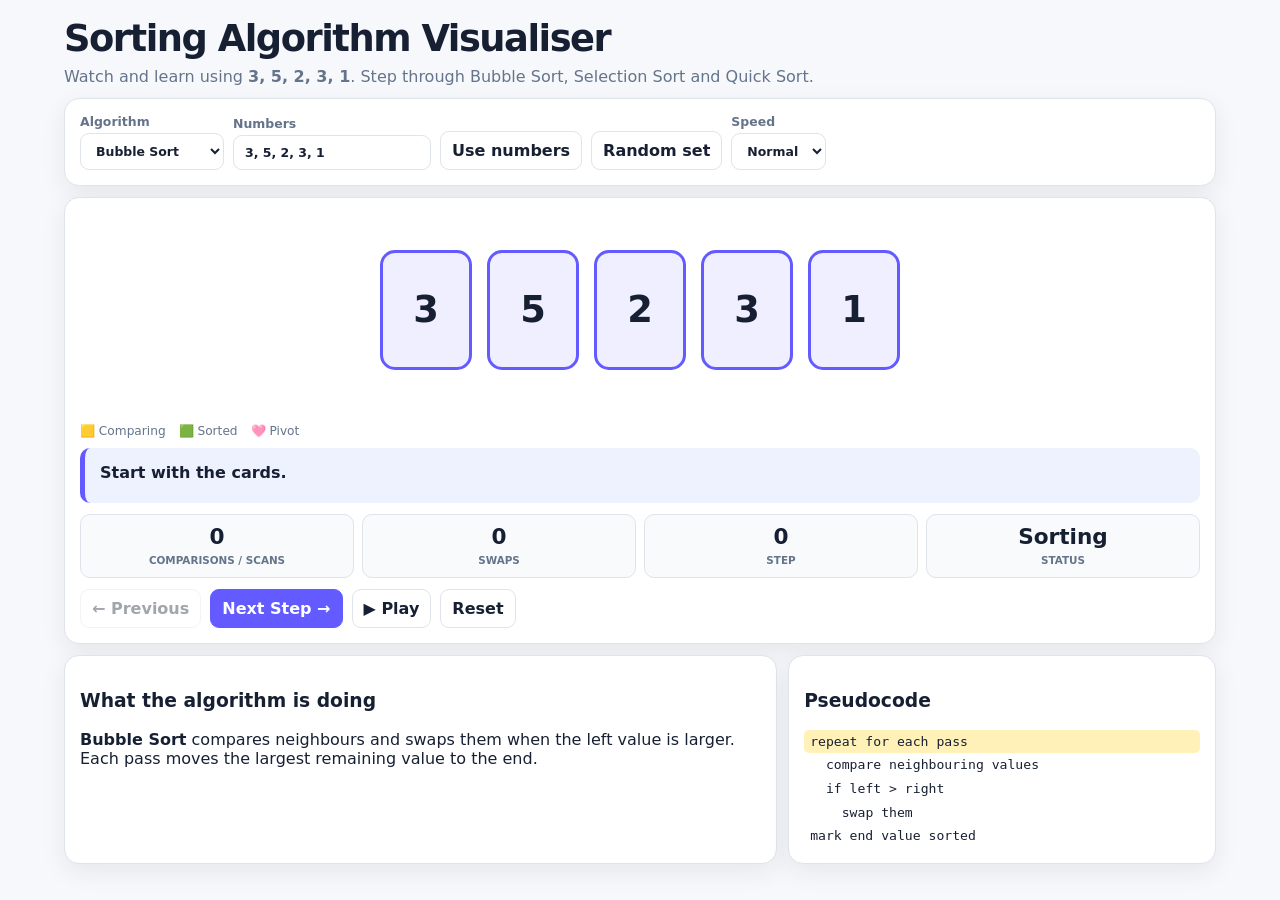
==== 01_watch_and_learn.html @ 4cd0dbfb "Add files via upload" ====
<!doctype html><html lang="en"><head><meta charset="utf-8"><meta name="viewport" content="width=device-width,initial-scale=1"><title>Sorting Visualiser — Watch & Learn</title><style>
:root{--ink:#172033;--muted:#64748b;--paper:#f7f8fb;--panel:#fff;--accent:#635bff;--warn:#f59e0b;--good:#16a34a;--bad:#dc2626;--pivot:#db2777;--border:#dfe3eb}
*{box-sizing:border-box}html,body{margin:0;min-height:100%;font-family:Inter,system-ui,-apple-system,Segoe UI,Arial,sans-serif;background:var(--paper);color:var(--ink)}
header,main{max-width:1180px;margin:auto}header{padding:17px 14px 10px}main{padding:0 14px 18px}
h1{margin:0 0 5px;font-size:clamp(1.5rem,3vw,2.3rem);letter-spacing:-.04em}.sub,.small{color:var(--muted);line-height:1.45}
.panel{background:#fff;border:1px solid var(--border);border-radius:15px;padding:15px;margin-bottom:11px;box-shadow:0 8px 24px rgba(23,32,51,.08)}
.controls{display:flex;gap:9px;flex-wrap:wrap;align-items:end}label{display:grid;gap:4px;font-size:.78rem;font-weight:800;color:var(--muted)}
select,input,button{font:inherit;border:1px solid var(--border);border-radius:9px;padding:9px 11px;background:#fff;color:var(--ink)}
button{cursor:pointer;font-weight:750}.primary{background:var(--accent);color:#fff;border-color:var(--accent)}button:disabled{opacity:.4}
.board{min-height:205px;display:flex;justify-content:center;align-items:center;gap:15px;flex-wrap:wrap;padding:28px 8px 40px}
.card{width:92px;height:120px;border:3px solid var(--accent);border-radius:15px;background:#f0efff;display:grid;place-items:center;font-size:2.3rem;font-weight:900;position:relative;user-select:none;transition:.2s}
.drag .card{cursor:grab}.card.dragging{opacity:.5;transform:scale(.94)}.card.over{outline:4px dashed #94a3b8;outline-offset:4px}
.card.compare,.card.focus{transform:translateY(-10px);background:#fff4d6;border-color:var(--warn)}.card.sorted{background:#e7f7ec;border-color:var(--good)}.card.pivot{background:#fce7f3;border-color:var(--pivot)}
.card.bad{background:#fee2e2;border-color:var(--bad);animation:shake .38s}.tag{position:absolute;bottom:-27px;font-size:.65rem;color:var(--muted);font-weight:850;white-space:nowrap}
@keyframes shake{0%,100%{transform:translateX(0)}25%{transform:translateX(-10px)}75%{transform:translateX(10px)}}
.msg,.explain{min-height:55px;padding:13px 15px;border-radius:10px;background:#eef2ff;border-left:5px solid var(--accent);font-weight:700;line-height:1.45}.msg.error{background:#fef2f2;border-color:var(--bad);color:#991b1b}.msg.ok{background:#f0fdf4;border-color:var(--good);color:#166534}
.stats{display:grid;grid-template-columns:repeat(4,1fr);gap:8px;margin-top:11px}.stat{text-align:center;padding:9px;border:1px solid var(--border);border-radius:10px;background:#f8fafc}.stat b{display:block;font-size:1.35rem}.stat span{font-size:.65rem;color:var(--muted);font-weight:800;text-transform:uppercase}
.grid{display:grid;grid-template-columns:1.25fr .75fr;gap:11px}pre{white-space:pre-wrap;margin:0;font:.82rem/1.5 ui-monospace,SFMono-Regular,Consolas,monospace}.line{padding:2px 6px;border-radius:5px}.line.active{background:#fff1b8}
.legend{display:flex;gap:13px;flex-wrap:wrap;font-size:.76rem;color:var(--muted);margin:6px 0 10px}.dot{display:inline-block;width:10px;height:10px;border-radius:3px;margin-right:4px}
.progress{height:10px;background:#e5e7eb;border-radius:99px;overflow:hidden}.progress>div{height:100%;background:var(--accent);transition:.2s}
@media(max-width:760px){.grid{grid-template-columns:1fr}.card{width:61px;height:86px;font-size:1.65rem}.stats{grid-template-columns:repeat(2,1fr)}.board{gap:8px;min-height:165px}}
</style></head>
<body><header><h1>Sorting Algorithm Visualiser</h1><div class="sub">Watch and learn using <b>3, 5, 2, 3, 1</b>. Step through Bubble Sort, Selection Sort and Quick Sort.</div></header><main>
<section class="panel"><div class="controls"><label>Algorithm<select id="algo"><option value="bubble">Bubble Sort</option><option value="selection">Selection Sort</option><option value="quick">Quick Sort</option></select></label><label>Numbers<input id="numbers" value="3, 5, 2, 3, 1"></label><button id="apply">Use numbers</button><button id="random">Random set</button><label>Speed<select id="speed"><option value="1100">Slow</option><option value="650" selected>Normal</option><option value="300">Fast</option></select></label></div></section>
<section class="panel"><div id="board" class="board"></div><div class="legend"><span>🟨 Comparing</span><span>🟩 Sorted</span><span>🩷 Pivot</span></div><div id="explain" class="explain"></div>
<div class="stats"><div class="stat"><b id="comparisons">0</b><span>Comparisons / scans</span></div><div class="stat"><b id="swaps">0</b><span>Swaps</span></div><div class="stat"><b id="step">0</b><span>Step</span></div><div class="stat"><b id="status">Ready</b><span>Status</span></div></div>
<div class="controls" style="margin-top:11px"><button id="prev">← Previous</button><button id="next" class="primary">Next Step →</button><button id="play">▶ Play</button><button id="reset">Reset</button></div></section>
<section class="grid"><div class="panel"><h3>What the algorithm is doing</h3><div id="concept"></div></div><div class="panel"><h3>Pseudocode</h3><pre id="pseudo"></pre></div></section></main>
<script>
const $=x=>document.getElementById(x);let states=[],pos=0,timer=null;
const info={bubble:{concept:"<p><b>Bubble Sort</b> compares neighbours and swaps them when the left value is larger. Each pass moves the largest remaining value to the end.</p>",pseudo:["repeat for each pass","  compare neighbouring values","  if left > right","    swap them","mark end value sorted"]},selection:{concept:"<p><b>Selection Sort</b> scans the unsorted cards for the smallest value, then swaps it into the first unsorted position.</p>",pseudo:["for each unsorted position","  find smallest remaining value","  swap it into place","grow sorted section"]},quick:{concept:"<p><b>Quick Sort</b> uses the last value of each partition as the pivot, partitions the values, then repeats on the smaller partitions.</p>",pseudo:["choose pivot","compare values with pivot","move values ≤ pivot left","put pivot in final position","quicksort partitions"]}};
function S(a,t,c,w,cmp=[],sorted=[],pivot=null,line=0,status="Sorting"){return{a:[...a],t,c,w,cmp:[...cmp],sorted:[...sorted],pivot,line,status}}
function bubble(v){let a=[...v],s=[S(a,"Start with the cards.",0,0)],c=0,w=0,d=[];for(let e=a.length-1;e>0;e--){let ch=false;for(let i=0;i<e;i++){c++;s.push(S(a,`Compare ${a[i]} and ${a[i+1]}.`,c,w,[i,i+1],d,null,1));if(a[i]>a[i+1]){let x=a[i],y=a[i+1];[a[i],a[i+1]]=[a[i+1],a[i]];w++;ch=true;s.push(S(a,`${x} > ${y}, so swap.`,c,w,[i,i+1],d,null,3))}}d.push(e);if(!ch)break}d=[...a.keys()];s.push(S(a,"Finished.",c,w,[],d,null,0,"Done"));return s}
function selection(v){let a=[...v],s=[S(a,"Start by finding the smallest unsorted value.",0,0)],c=0,w=0,d=[];for(let i=0;i<a.length-1;i++){let m=i;for(let j=i+1;j<a.length;j++){c++;s.push(S(a,`Compare ${a[j]} with current smallest ${a[m]}.`,c,w,[m,j],d,null,1));if(a[j]<a[m])m=j}if(m!==i){let x=a[i],y=a[m];[a[i],a[m]]=[a[m],a[i]];w++;s.push(S(a,`Swap ${y} with ${x}.`,c,w,[i,m],d,null,2))}d.push(i)}d.push(a.length-1);s.push(S(a,"Finished.",c,w,[],d,null,0,"Done"));return s}
function quick(v){let a=[...v],s=[S(a,"Start Quick Sort.",0,0)],c=0,w=0,d=new Set();function q(lo,hi){if(lo>=hi){if(lo===hi)d.add(lo);return}let pv=a[hi],st=lo;s.push(S(a,`Choose ${pv} as pivot.`,c,w,[],[...d],hi,0));for(let j=lo;j<hi;j++){c++;s.push(S(a,`Compare ${a[j]} with pivot ${pv}.`,c,w,[j],[...d],hi,1));if(a[j]<=pv){if(j!==st){[a[j],a[st]]=[a[st],a[j]];w++;s.push(S(a,"Move value into left partition.",c,w,[j,st],[...d],hi,2))}st++}}if(st!==hi){[a[st],a[hi]]=[a[hi],a[st]];w++;s.push(S(a,`Put pivot ${pv} in final position.`,c,w,[st,hi],[...d],st,3))}d.add(st);q(lo,st-1);q(st+1,hi)}q(0,a.length-1);[...a.keys()].forEach(i=>d.add(i));s.push(S(a,"Finished.",c,w,[],[...d],null,0,"Done"));return s}
function renderPseudo(ls,n){$("pseudo").innerHTML=ls.map((x,i)=>`<div class="line ${i===n?"active":""}">${x.replaceAll("<","&lt;").replaceAll(">","&gt;")}</div>`).join("")}
function render(){let x=states[pos];$("board").innerHTML=x.a.map((v,i)=>`<div class="card ${x.sorted.includes(i)?"sorted ":""}${x.cmp.includes(i)?"compare ":""}${x.pivot===i?"pivot":""}">${v}<span class="tag">${x.pivot===i?"PIVOT":x.sorted.includes(i)?"SORTED":x.cmp.includes(i)?"CHECK":""}</span></div>`).join("");$("explain").textContent=x.t;$("comparisons").textContent=x.c;$("swaps").textContent=x.w;$("step").textContent=pos;$("status").textContent=x.status;renderPseudo(info[$("algo").value].pseudo,x.line);$("prev").disabled=pos===0;$("next").disabled=pos===states.length-1}
function stop(){if(timer){clearInterval(timer);timer=null;$("play").textContent="▶ Play"}}
function build(){stop();let v=$("numbers").value.split(",").map(x=>+x.trim()).filter(Number.isFinite);if(v.length<2||v.length>10)return alert("Enter 2–10 numbers.");let a=$("algo").value;states=a==="bubble"?bubble(v):a==="selection"?selection(v):quick(v);pos=0;$("concept").innerHTML=info[a].concept;render()}
$("next").onclick=()=>{stop();if(pos<states.length-1){pos++;render()}};$("prev").onclick=()=>{stop();if(pos>0){pos--;render()}};$("reset").onclick=()=>{stop();pos=0;render()};$("play").onclick=()=>{if(timer)return stop();if(pos===states.length-1)pos=0;$("play").textContent="⏸ Pause";timer=setInterval(()=>{if(pos<states.length-1){pos++;render()}else stop()},+$("speed").value)};$("apply").onclick=build;$("algo").onchange=build;$("random").onclick=()=>{$("numbers").value=Array.from({length:5},()=>1+Math.floor(Math.random()*9)).join(", ");build()};build();
</script></body></html>
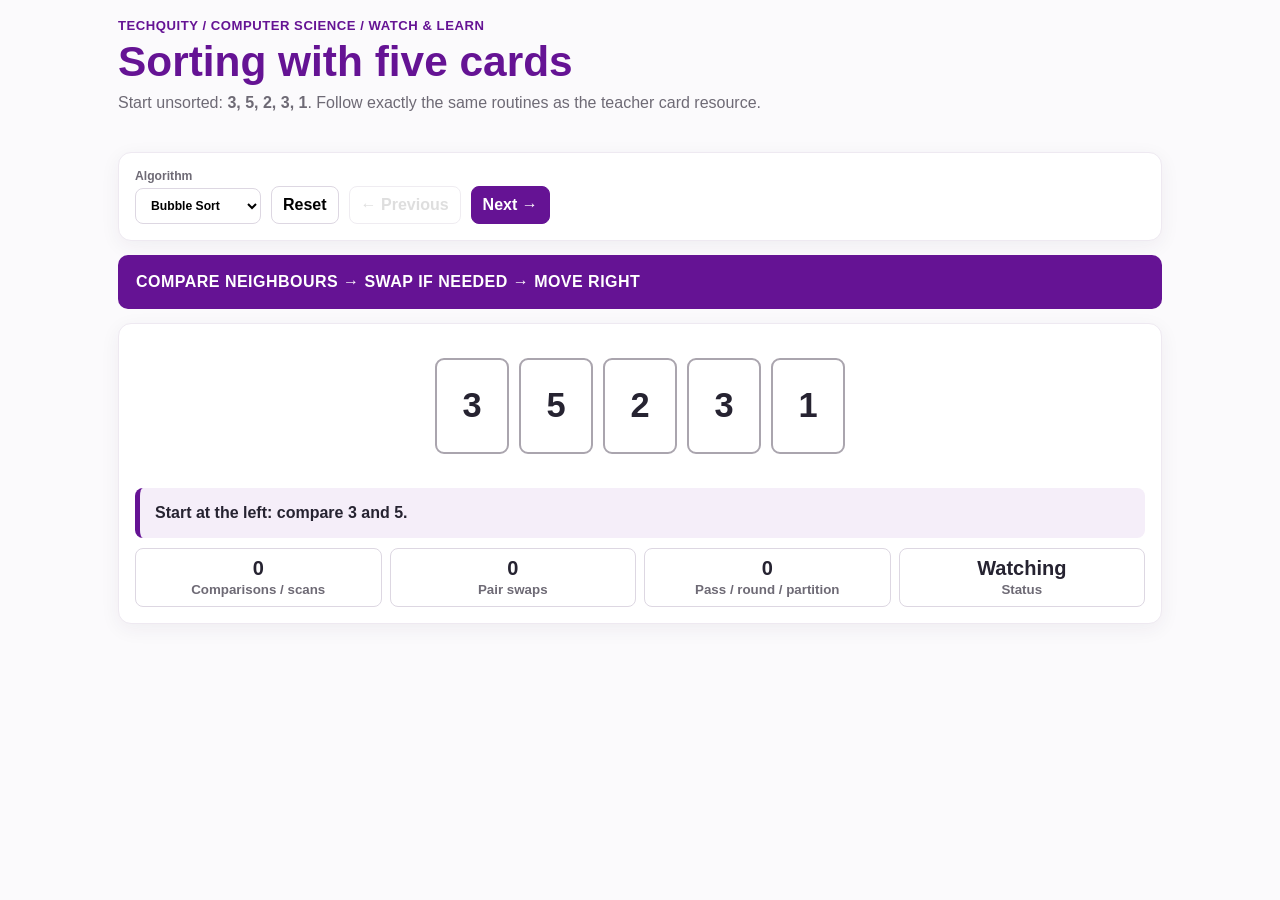
==== commit fd518d71: "Add files via upload" ====
--- a/01_watch_and_learn.html
+++ b/01_watch_and_learn.html
@@ -1,41 +1,36 @@
-<!doctype html><html lang="en"><head><meta charset="utf-8"><meta name="viewport" content="width=device-width,initial-scale=1"><title>Sorting Visualiser — Watch & Learn</title><style>
-:root{--ink:#172033;--muted:#64748b;--paper:#f7f8fb;--panel:#fff;--accent:#635bff;--warn:#f59e0b;--good:#16a34a;--bad:#dc2626;--pivot:#db2777;--border:#dfe3eb}
-*{box-sizing:border-box}html,body{margin:0;min-height:100%;font-family:Inter,system-ui,-apple-system,Segoe UI,Arial,sans-serif;background:var(--paper);color:var(--ink)}
-header,main{max-width:1180px;margin:auto}header{padding:17px 14px 10px}main{padding:0 14px 18px}
-h1{margin:0 0 5px;font-size:clamp(1.5rem,3vw,2.3rem);letter-spacing:-.04em}.sub,.small{color:var(--muted);line-height:1.45}
-.panel{background:#fff;border:1px solid var(--border);border-radius:15px;padding:15px;margin-bottom:11px;box-shadow:0 8px 24px rgba(23,32,51,.08)}
-.controls{display:flex;gap:9px;flex-wrap:wrap;align-items:end}label{display:grid;gap:4px;font-size:.78rem;font-weight:800;color:var(--muted)}
-select,input,button{font:inherit;border:1px solid var(--border);border-radius:9px;padding:9px 11px;background:#fff;color:var(--ink)}
-button{cursor:pointer;font-weight:750}.primary{background:var(--accent);color:#fff;border-color:var(--accent)}button:disabled{opacity:.4}
-.board{min-height:205px;display:flex;justify-content:center;align-items:center;gap:15px;flex-wrap:wrap;padding:28px 8px 40px}
-.card{width:92px;height:120px;border:3px solid var(--accent);border-radius:15px;background:#f0efff;display:grid;place-items:center;font-size:2.3rem;font-weight:900;position:relative;user-select:none;transition:.2s}
-.drag .card{cursor:grab}.card.dragging{opacity:.5;transform:scale(.94)}.card.over{outline:4px dashed #94a3b8;outline-offset:4px}
-.card.compare,.card.focus{transform:translateY(-10px);background:#fff4d6;border-color:var(--warn)}.card.sorted{background:#e7f7ec;border-color:var(--good)}.card.pivot{background:#fce7f3;border-color:var(--pivot)}
-.card.bad{background:#fee2e2;border-color:var(--bad);animation:shake .38s}.tag{position:absolute;bottom:-27px;font-size:.65rem;color:var(--muted);font-weight:850;white-space:nowrap}
-@keyframes shake{0%,100%{transform:translateX(0)}25%{transform:translateX(-10px)}75%{transform:translateX(10px)}}
-.msg,.explain{min-height:55px;padding:13px 15px;border-radius:10px;background:#eef2ff;border-left:5px solid var(--accent);font-weight:700;line-height:1.45}.msg.error{background:#fef2f2;border-color:var(--bad);color:#991b1b}.msg.ok{background:#f0fdf4;border-color:var(--good);color:#166534}
-.stats{display:grid;grid-template-columns:repeat(4,1fr);gap:8px;margin-top:11px}.stat{text-align:center;padding:9px;border:1px solid var(--border);border-radius:10px;background:#f8fafc}.stat b{display:block;font-size:1.35rem}.stat span{font-size:.65rem;color:var(--muted);font-weight:800;text-transform:uppercase}
-.grid{display:grid;grid-template-columns:1.25fr .75fr;gap:11px}pre{white-space:pre-wrap;margin:0;font:.82rem/1.5 ui-monospace,SFMono-Regular,Consolas,monospace}.line{padding:2px 6px;border-radius:5px}.line.active{background:#fff1b8}
-.legend{display:flex;gap:13px;flex-wrap:wrap;font-size:.76rem;color:var(--muted);margin:6px 0 10px}.dot{display:inline-block;width:10px;height:10px;border-radius:3px;margin-right:4px}
-.progress{height:10px;background:#e5e7eb;border-radius:99px;overflow:hidden}.progress>div{height:100%;background:var(--accent);transition:.2s}
-@media(max-width:760px){.grid{grid-template-columns:1fr}.card{width:61px;height:86px;font-size:1.65rem}.stats{grid-template-columns:repeat(2,1fr)}.board{gap:8px;min-height:165px}}
-</style></head>
-<body><header><h1>Sorting Algorithm Visualiser</h1><div class="sub">Watch and learn using <b>3, 5, 2, 3, 1</b>. Step through Bubble Sort, Selection Sort and Quick Sort.</div></header><main>
-<section class="panel"><div class="controls"><label>Algorithm<select id="algo"><option value="bubble">Bubble Sort</option><option value="selection">Selection Sort</option><option value="quick">Quick Sort</option></select></label><label>Numbers<input id="numbers" value="3, 5, 2, 3, 1"></label><button id="apply">Use numbers</button><button id="random">Random set</button><label>Speed<select id="speed"><option value="1100">Slow</option><option value="650" selected>Normal</option><option value="300">Fast</option></select></label></div></section>
-<section class="panel"><div id="board" class="board"></div><div class="legend"><span>🟨 Comparing</span><span>🟩 Sorted</span><span>🩷 Pivot</span></div><div id="explain" class="explain"></div>
-<div class="stats"><div class="stat"><b id="comparisons">0</b><span>Comparisons / scans</span></div><div class="stat"><b id="swaps">0</b><span>Swaps</span></div><div class="stat"><b id="step">0</b><span>Step</span></div><div class="stat"><b id="status">Ready</b><span>Status</span></div></div>
-<div class="controls" style="margin-top:11px"><button id="prev">← Previous</button><button id="next" class="primary">Next Step →</button><button id="play">▶ Play</button><button id="reset">Reset</button></div></section>
-<section class="grid"><div class="panel"><h3>What the algorithm is doing</h3><div id="concept"></div></div><div class="panel"><h3>Pseudocode</h3><pre id="pseudo"></pre></div></section></main>
-<script>
-const $=x=>document.getElementById(x);let states=[],pos=0,timer=null;
-const info={bubble:{concept:"<p><b>Bubble Sort</b> compares neighbours and swaps them when the left value is larger. Each pass moves the largest remaining value to the end.</p>",pseudo:["repeat for each pass","  compare neighbouring values","  if left > right","    swap them","mark end value sorted"]},selection:{concept:"<p><b>Selection Sort</b> scans the unsorted cards for the smallest value, then swaps it into the first unsorted position.</p>",pseudo:["for each unsorted position","  find smallest remaining value","  swap it into place","grow sorted section"]},quick:{concept:"<p><b>Quick Sort</b> uses the last value of each partition as the pivot, partitions the values, then repeats on the smaller partitions.</p>",pseudo:["choose pivot","compare values with pivot","move values ≤ pivot left","put pivot in final position","quicksort partitions"]}};
-function S(a,t,c,w,cmp=[],sorted=[],pivot=null,line=0,status="Sorting"){return{a:[...a],t,c,w,cmp:[...cmp],sorted:[...sorted],pivot,line,status}}
-function bubble(v){let a=[...v],s=[S(a,"Start with the cards.",0,0)],c=0,w=0,d=[];for(let e=a.length-1;e>0;e--){let ch=false;for(let i=0;i<e;i++){c++;s.push(S(a,`Compare ${a[i]} and ${a[i+1]}.`,c,w,[i,i+1],d,null,1));if(a[i]>a[i+1]){let x=a[i],y=a[i+1];[a[i],a[i+1]]=[a[i+1],a[i]];w++;ch=true;s.push(S(a,`${x} > ${y}, so swap.`,c,w,[i,i+1],d,null,3))}}d.push(e);if(!ch)break}d=[...a.keys()];s.push(S(a,"Finished.",c,w,[],d,null,0,"Done"));return s}
-function selection(v){let a=[...v],s=[S(a,"Start by finding the smallest unsorted value.",0,0)],c=0,w=0,d=[];for(let i=0;i<a.length-1;i++){let m=i;for(let j=i+1;j<a.length;j++){c++;s.push(S(a,`Compare ${a[j]} with current smallest ${a[m]}.`,c,w,[m,j],d,null,1));if(a[j]<a[m])m=j}if(m!==i){let x=a[i],y=a[m];[a[i],a[m]]=[a[m],a[i]];w++;s.push(S(a,`Swap ${y} with ${x}.`,c,w,[i,m],d,null,2))}d.push(i)}d.push(a.length-1);s.push(S(a,"Finished.",c,w,[],d,null,0,"Done"));return s}
-function quick(v){let a=[...v],s=[S(a,"Start Quick Sort.",0,0)],c=0,w=0,d=new Set();function q(lo,hi){if(lo>=hi){if(lo===hi)d.add(lo);return}let pv=a[hi],st=lo;s.push(S(a,`Choose ${pv} as pivot.`,c,w,[],[...d],hi,0));for(let j=lo;j<hi;j++){c++;s.push(S(a,`Compare ${a[j]} with pivot ${pv}.`,c,w,[j],[...d],hi,1));if(a[j]<=pv){if(j!==st){[a[j],a[st]]=[a[st],a[j]];w++;s.push(S(a,"Move value into left partition.",c,w,[j,st],[...d],hi,2))}st++}}if(st!==hi){[a[st],a[hi]]=[a[hi],a[st]];w++;s.push(S(a,`Put pivot ${pv} in final position.`,c,w,[st,hi],[...d],st,3))}d.add(st);q(lo,st-1);q(st+1,hi)}q(0,a.length-1);[...a.keys()].forEach(i=>d.add(i));s.push(S(a,"Finished.",c,w,[],[...d],null,0,"Done"));return s}
-function renderPseudo(ls,n){$("pseudo").innerHTML=ls.map((x,i)=>`<div class="line ${i===n?"active":""}">${x.replaceAll("<","&lt;").replaceAll(">","&gt;")}</div>`).join("")}
-function render(){let x=states[pos];$("board").innerHTML=x.a.map((v,i)=>`<div class="card ${x.sorted.includes(i)?"sorted ":""}${x.cmp.includes(i)?"compare ":""}${x.pivot===i?"pivot":""}">${v}<span class="tag">${x.pivot===i?"PIVOT":x.sorted.includes(i)?"SORTED":x.cmp.includes(i)?"CHECK":""}</span></div>`).join("");$("explain").textContent=x.t;$("comparisons").textContent=x.c;$("swaps").textContent=x.w;$("step").textContent=pos;$("status").textContent=x.status;renderPseudo(info[$("algo").value].pseudo,x.line);$("prev").disabled=pos===0;$("next").disabled=pos===states.length-1}
-function stop(){if(timer){clearInterval(timer);timer=null;$("play").textContent="▶ Play"}}
-function build(){stop();let v=$("numbers").value.split(",").map(x=>+x.trim()).filter(Number.isFinite);if(v.length<2||v.length>10)return alert("Enter 2–10 numbers.");let a=$("algo").value;states=a==="bubble"?bubble(v):a==="selection"?selection(v):quick(v);pos=0;$("concept").innerHTML=info[a].concept;render()}
-$("next").onclick=()=>{stop();if(pos<states.length-1){pos++;render()}};$("prev").onclick=()=>{stop();if(pos>0){pos--;render()}};$("reset").onclick=()=>{stop();pos=0;render()};$("play").onclick=()=>{if(timer)return stop();if(pos===states.length-1)pos=0;$("play").textContent="⏸ Pause";timer=setInterval(()=>{if(pos<states.length-1){pos++;render()}else stop()},+$("speed").value)};$("apply").onclick=build;$("algo").onchange=build;$("random").onclick=()=>{$("numbers").value=Array.from({length:5},()=>1+Math.floor(Math.random()*9)).join(", ");build()};build();
+<!doctype html><html><head><meta charset="utf-8"><meta name="viewport" content="width=device-width,initial-scale=1"><title>Sorting — Watch & Learn</title><link rel="stylesheet" href="sorting.css"></head><body>
+<header><div class="kicker">TECHQUITY / COMPUTER SCIENCE / WATCH & LEARN</div><h1>Sorting with five cards</h1><div class="lead">Start unsorted: <b>3, 5, 2, 3, 1</b>. Follow exactly the same routines as the teacher card resource.</div></header><main>
+<div class="panel controls"><label>Algorithm<select id="alg"><option value="bubble">Bubble Sort</option><option value="selection">Selection Sort</option><option value="quick">Quick Sort</option></select></label><label id="pivotWrap" style="display:none">Pivot rule<select id="pivot"><option value="first">First card</option><option value="last">Last card</option><option value="middle">Middle position</option></select></label><button id="reset">Reset</button><button id="prev">← Previous</button><button id="next" class="primary">Next →</button></div>
+<div id="rule" class="rule"></div><div class="panel"><div id="stage"></div><div id="msg" class="msg"></div><div class="stats"><div class="stat"><b id="c">0</b><small>Comparisons / scans</small></div><div class="stat"><b id="s">0</b><small>Pair swaps</small></div><div class="stat"><b id="p">0</b><small>Pass / round / partition</small></div><div class="stat"><b id="st">Ready</b><small>Status</small></div></div></div>
+<div id="selftest" style="display:none"></div></main><script src="sorting.js"></script><script>
+let idx=-1,trace=null;
+function cards(arr,active=[],finished=[],pivot=null){return `<div class="cards">${arr.map((v,i)=>`<div class="card ${active.includes(i)?"active":""} ${finished.includes(i)?"finished":""} ${pivot===v?"pivot":""}">${v}</div>`).join("")}</div>`}
+function reset(){idx=-1;let alg=$("alg").value;$("pivotWrap").style.display=alg==="quick"?"grid":"none";trace=alg==="bubble"?bubbleTrace(START):alg==="selection"?selectionTrace(START):quickTrace(START,$("pivot").value);render()}
+function render(){
+ let alg=$("alg").value,stage=$("stage");$("prev").disabled=idx<0;
+ if(alg==="bubble"){
+  $("rule").textContent="COMPARE NEIGHBOURS → SWAP IF NEEDED → MOVE RIGHT";
+  let e=idx<0?null:trace.steps[idx],arr=e?e.after:START,active=e?[e.i,e.j]:[],finished=e?Array.from({length:START.length-e.finishedFrom},(_,k)=>e.finishedFrom+k):[];
+  stage.innerHTML=cards(arr,active,finished);$("c").textContent=e?e.C:0;$("s").textContent=e?e.S:0;$("p").textContent=e?e.pass:0;
+  $("msg").textContent=e?`Pass ${e.pass}: compare ${e.before[e.i]} / ${e.before[e.j]} — ${e.swap?"swap":"keep"}. Then move right.`:"Start at the left: compare 3 and 5.";
+  $("st").textContent=idx===trace.steps.length-1?"Complete":"Watching";
+ }else if(alg==="selection"){
+  $("rule").textContent="MARK MINIMUM → SCAN REMAINING VALUES → SWAP ONCE";
+  let e=idx<0?null:trace.steps[idx],arr=e?(e.after||e.state):START,active=[],fin=[];
+  if(e){if(e.type==="scan")active=[e.min,e.j];if(e.type==="selswap")active=[e.pos,e.min];if(e.type==="selfixed")fin=Array.from({length:e.pos+1},(_,k)=>k)}
+  stage.innerHTML=cards(arr,active,fin);$("c").textContent=e?e.C:0;$("s").textContent=e?e.S:0;$("p").textContent=e?e.round:0;
+  $("msg").textContent=!e?"Round 1: mark 3 as the starting minimum, then scan 5, 2, 3, 1.":e.type==="scan"?`Round ${e.round}: scan candidate ${e.state[e.j]}. ${e.min===e.j?"It becomes the new minimum.":"Keep the current minimum."}`:e.type==="selswap"?`Scan complete: swap the minimum ${e.before[e.min]} into the first unsorted position.`:`Position ${e.pos+1} is finished.`;
+  $("st").textContent=idx===trace.steps.length-1?"Complete":"Watching";
+ }else{
+  $("rule").textContent="CHOOSE PIVOT → PARTITION LEFT TO RIGHT → SORT OUTER GROUPS → JOIN";
+  let e=idx<0?null:trace.events[idx],base=e?.arr||START,pv=e?.pivot??pivotFor(START,$("pivot").value);
+  let bins=e&&e.type==="classify"?`<div class="bins"><div class="bin"><h3>LESS than ${pv}</h3>${cards(e.less)}</div><div class="bin"><h3>EQUAL to ${pv}</h3>${cards(e.equal,[],[],pv)}</div><div class="bin"><h3>GREATER than ${pv}</h3>${cards(e.greater)}</div></div>`:"";
+  stage.innerHTML=`${cards(base,e&&e.type==="classify"?[e.index]:[],[],pv)}${bins}`;
+  $("c").textContent=e?e.scans:0;$("s").textContent=0;$("p").textContent=e?e.parts:0;
+  $("msg").textContent=!e?`Choose the ${$("pivot").value} pivot (${pv}). The pivot is not moved. Scan the group from left to right and classify each card into LESS / EQUAL / GREATER.`:e.type==="partitionStart"?`New group: choose pivot ${e.pivot}. Do not move it; begin classifying from the left.`:e.type==="classify"?`Scan ${e.value}: place it in ${e.group.toUpperCase()}. Order of arrival is preserved.`:`Join sorted less + equal + sorted greater: ${e.joined.join(", ")}.`;
+  $("st").textContent=idx===trace.events.length-1?"Complete":"Watching";
+ }
+}
+$("next").onclick=()=>{let n=$("alg").value==="quick"?trace.events.length:trace.steps.length;if(idx<n-1)idx++;render()};$("prev").onclick=()=>{if(idx>=0)idx--;render()};$("reset").onclick=reset;$("alg").onchange=reset;$("pivot").onchange=reset;reset();
+let f=selfTests();if(location.search.includes("selftest")){$("selftest").style.display="block";$("selftest").textContent=f.length?"SELFTEST FAIL: "+f.join(", "):"SELFTEST PASS";}
 </script></body></html>
--- a/sorting.css
+++ b/sorting.css
@@ -0,0 +1,25 @@
+
+:root{--purple:#651394;--purple2:#8a35b4;--ink:#262331;--muted:#6e6a75;--paper:#fbfafc;--line:#ddd7e2;--yellow:#fff1b8;--yellowLine:#c69210;--green:#dff5e9;--greenLine:#23855f;--pink:#f0ddf8;--bad:#fde2e2;--badLine:#c73535}
+*{box-sizing:border-box}body{margin:0;background:var(--paper);color:var(--ink);font-family:Arial,Helvetica,sans-serif}
+header,main{max-width:1080px;margin:auto;padding:18px}header{padding-bottom:7px}
+.kicker{font-weight:900;color:var(--purple);letter-spacing:.04em;font-size:.82rem}
+h1{color:var(--purple);font-size:clamp(1.7rem,4vw,2.65rem);margin:.3rem 0}.lead{color:var(--muted);line-height:1.5}
+.rule{background:var(--purple);color:white;padding:18px;border-radius:10px;font-weight:900;letter-spacing:.03em;margin:14px 0}
+.panel{background:white;border:1px solid #eee9f1;border-radius:13px;padding:16px;margin:12px 0;box-shadow:0 5px 20px rgba(52,35,66,.06)}
+.controls{display:flex;gap:10px;flex-wrap:wrap;align-items:end}label{display:grid;gap:5px;font-size:.76rem;font-weight:900;color:var(--muted)}
+select,input,button{font:inherit;border:1px solid var(--line);border-radius:8px;padding:9px 11px;background:white}button{cursor:pointer;font-weight:800}
+.primary{background:var(--purple);color:white;border-color:var(--purple)}button:disabled{opacity:.45;cursor:not-allowed}
+.cards{display:flex;gap:10px;flex-wrap:wrap;justify-content:center;align-items:center;min-height:130px;padding:18px 4px 34px}
+.card{width:74px;height:96px;border:2px solid #aaa5ae;border-radius:9px;background:#fff;display:grid;place-items:center;font-size:2.15rem;font-weight:900;position:relative;user-select:none}
+.card.active{background:var(--yellow);border-color:var(--yellowLine);color:#8b6500}.card.finished{background:var(--green);border-color:var(--greenLine);color:#116444}
+.card.pivot{background:var(--pink);border-color:var(--purple);color:var(--purple)}.card.bad{background:var(--bad);border-color:var(--badLine)}
+.card[draggable=true]{cursor:grab}.tag{position:absolute;bottom:-24px;font-size:.63rem;color:var(--muted);font-weight:900;white-space:nowrap}
+.msg{padding:13px 15px;border-left:5px solid var(--purple);background:#f5eef9;border-radius:8px;line-height:1.45;font-weight:700;min-height:50px}
+.msg.good{background:#edf9f2;border-color:var(--greenLine);color:#155d43}.msg.bad{background:#fff0f0;border-color:var(--badLine);color:#8d2424}
+.stats{display:grid;grid-template-columns:repeat(4,1fr);gap:8px;margin-top:10px}.stat{text-align:center;border:1px solid var(--line);border-radius:8px;padding:8px}.stat b{display:block;font-size:1.25rem}.stat small{color:var(--muted);font-weight:800}
+.bins{display:grid;grid-template-columns:repeat(3,1fr);gap:10px;margin:12px 0}.bin{min-height:125px;border:2px dashed var(--line);border-radius:10px;padding:10px;text-align:center}.bin h3{margin:0 0 8px;color:var(--purple);font-size:.86rem}.bin .cards{min-height:70px;padding:4px}
+.stepbox{background:#faf7fc;border-radius:10px;padding:13px;margin:8px 0}.stepbox b{color:var(--purple)}
+.cert{display:none;text-align:center;border:6px double var(--purple);padding:32px;background:white}.cert.show{display:block}
+.progress{height:9px;background:#e8e3eb;border-radius:99px;overflow:hidden}.progress div{height:100%;background:var(--purple)}
+@media(max-width:650px){.card{width:58px;height:78px;font-size:1.65rem}.bins{grid-template-columns:1fr}.stats{grid-template-columns:repeat(2,1fr)}}
+@media print{body>*:not(main),main>*:not(.cert){display:none!important}.cert{display:block!important}}
